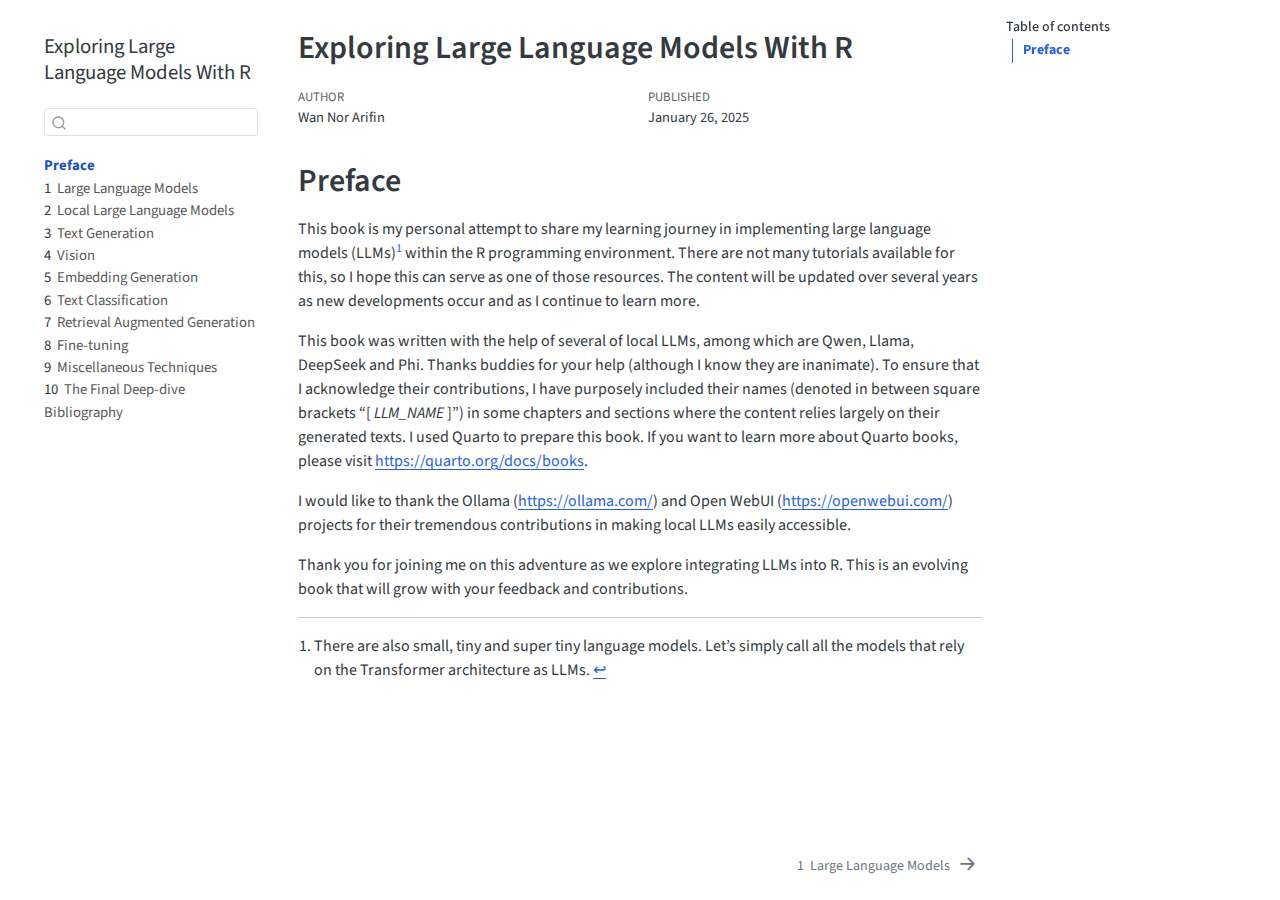
==== index.html @ b1ffe486 "New book draft for all" ====
<!DOCTYPE html>
<html xmlns="http://www.w3.org/1999/xhtml" lang="en" xml:lang="en"><head>
<meta http-equiv="Content-Type" content="text/html; charset=UTF-8">
<meta charset="utf-8">
<meta name="generator" content="quarto-1.5.57">
<meta name="viewport" content="width=device-width, initial-scale=1.0, user-scalable=yes">
<meta name="author" content="Wan Nor Arifin">
<meta name="dcterms.date" content="2025-01-26">
<title>Exploring Large Language Models With R</title>
<style>
code{white-space: pre-wrap;}
span.smallcaps{font-variant: small-caps;}
div.columns{display: flex; gap: min(4vw, 1.5em);}
div.column{flex: auto; overflow-x: auto;}
div.hanging-indent{margin-left: 1.5em; text-indent: -1.5em;}
ul.task-list{list-style: none;}
ul.task-list li input[type="checkbox"] {
  width: 0.8em;
  margin: 0 0.8em 0.2em -1em; /* quarto-specific, see https://github.com/quarto-dev/quarto-cli/issues/4556 */ 
  vertical-align: middle;
}
</style>

<script src="site_libs/quarto-nav/quarto-nav.js"></script>
<script src="site_libs/quarto-nav/headroom.min.js"></script>
<script src="site_libs/clipboard/clipboard.min.js"></script>
<script src="site_libs/quarto-search/autocomplete.umd.js"></script>
<script src="site_libs/quarto-search/fuse.min.js"></script>
<script src="site_libs/quarto-search/quarto-search.js"></script>
<meta name="quarto:offset" content="./">
<link href="./ch1.html" rel="next">
<script src="site_libs/quarto-html/quarto.js"></script>
<script src="site_libs/quarto-html/popper.min.js"></script>
<script src="site_libs/quarto-html/tippy.umd.min.js"></script>
<script src="site_libs/quarto-html/anchor.min.js"></script>
<link href="site_libs/quarto-html/tippy.css" rel="stylesheet">
<link href="site_libs/quarto-html/quarto-syntax-highlighting.css" rel="stylesheet" id="quarto-text-highlighting-styles">
<script src="site_libs/bootstrap/bootstrap.min.js"></script>
<link href="site_libs/bootstrap/bootstrap-icons.css" rel="stylesheet">
<link href="site_libs/bootstrap/bootstrap.min.css" rel="stylesheet" id="quarto-bootstrap" data-mode="light"><script id="quarto-search-options" type="application/json">{
  "location": "sidebar",
  "copy-button": false,
  "collapse-after": 3,
  "panel-placement": "start",
  "type": "textbox",
  "limit": 50,
  "keyboard-shortcut": [
    "f",
    "/",
    "s"
  ],
  "show-item-context": false,
  "language": {
    "search-no-results-text": "No results",
    "search-matching-documents-text": "matching documents",
    "search-copy-link-title": "Copy link to search",
    "search-hide-matches-text": "Hide additional matches",
    "search-more-match-text": "more match in this document",
    "search-more-matches-text": "more matches in this document",
    "search-clear-button-title": "Clear",
    "search-text-placeholder": "",
    "search-detached-cancel-button-title": "Cancel",
    "search-submit-button-title": "Submit",
    "search-label": "Search"
  }
}</script><link href="site_libs/pagedtable-1.1/css/pagedtable.css" rel="stylesheet">
<script src="site_libs/pagedtable-1.1/js/pagedtable.js"></script>
</head>
<body class="nav-sidebar floating">

<div id="quarto-search-results"></div>
  <header id="quarto-header" class="headroom fixed-top"><nav class="quarto-secondary-nav"><div class="container-fluid d-flex">
      <button type="button" class="quarto-btn-toggle btn" data-bs-toggle="collapse" role="button" data-bs-target=".quarto-sidebar-collapse-item" aria-controls="quarto-sidebar" aria-expanded="false" aria-label="Toggle sidebar navigation" onclick="if (window.quartoToggleHeadroom) { window.quartoToggleHeadroom(); }">
        <i class="bi bi-layout-text-sidebar-reverse"></i>
      </button>
        <nav class="quarto-page-breadcrumbs" aria-label="breadcrumb"><ol class="breadcrumb"><li class="breadcrumb-item"><a href="./index.html">Preface</a></li></ol></nav>
        <a class="flex-grow-1" role="navigation" data-bs-toggle="collapse" data-bs-target=".quarto-sidebar-collapse-item" aria-controls="quarto-sidebar" aria-expanded="false" aria-label="Toggle sidebar navigation" onclick="if (window.quartoToggleHeadroom) { window.quartoToggleHeadroom(); }">      
        </a>
      <button type="button" class="btn quarto-search-button" aria-label="Search" onclick="window.quartoOpenSearch();">
        <i class="bi bi-search"></i>
      </button>
    </div>
  </nav></header><!-- content --><div id="quarto-content" class="quarto-container page-columns page-rows-contents page-layout-article">
<!-- sidebar -->
  <nav id="quarto-sidebar" class="sidebar collapse collapse-horizontal quarto-sidebar-collapse-item sidebar-navigation floating overflow-auto"><div class="pt-lg-2 mt-2 text-left sidebar-header">
    <div class="sidebar-title mb-0 py-0">
      <a href="./">Exploring Large Language Models With R</a> 
    </div>
      </div>
        <div class="mt-2 flex-shrink-0 align-items-center">
        <div class="sidebar-search">
        <div id="quarto-search" class="" title="Search"></div>
        </div>
        </div>
    <div class="sidebar-menu-container"> 
    <ul class="list-unstyled mt-1">
<li class="sidebar-item">
  <div class="sidebar-item-container"> 
  <a href="./index.html" class="sidebar-item-text sidebar-link active">
 <span class="menu-text">Preface</span></a>
  </div>
</li>
        <li class="sidebar-item">
  <div class="sidebar-item-container"> 
  <a href="./ch1.html" class="sidebar-item-text sidebar-link">
 <span class="menu-text"><span class="chapter-number">1</span>&nbsp; <span class="chapter-title">Large Language Models</span></span></a>
  </div>
</li>
        <li class="sidebar-item">
  <div class="sidebar-item-container"> 
  <a href="./ch2.html" class="sidebar-item-text sidebar-link">
 <span class="menu-text"><span class="chapter-number">2</span>&nbsp; <span class="chapter-title">Local Large Language Models</span></span></a>
  </div>
</li>
        <li class="sidebar-item">
  <div class="sidebar-item-container"> 
  <a href="./ch3.html" class="sidebar-item-text sidebar-link">
 <span class="menu-text"><span class="chapter-number">3</span>&nbsp; <span class="chapter-title">Text Generation</span></span></a>
  </div>
</li>
        <li class="sidebar-item">
  <div class="sidebar-item-container"> 
  <a href="./ch4.html" class="sidebar-item-text sidebar-link">
 <span class="menu-text"><span class="chapter-number">4</span>&nbsp; <span class="chapter-title">Vision</span></span></a>
  </div>
</li>
        <li class="sidebar-item">
  <div class="sidebar-item-container"> 
  <a href="./ch5.html" class="sidebar-item-text sidebar-link">
 <span class="menu-text"><span class="chapter-number">5</span>&nbsp; <span class="chapter-title">Embedding Generation</span></span></a>
  </div>
</li>
        <li class="sidebar-item">
  <div class="sidebar-item-container"> 
  <a href="./ch6.html" class="sidebar-item-text sidebar-link">
 <span class="menu-text"><span class="chapter-number">6</span>&nbsp; <span class="chapter-title">Text Classification</span></span></a>
  </div>
</li>
        <li class="sidebar-item">
  <div class="sidebar-item-container"> 
  <a href="./ch7.html" class="sidebar-item-text sidebar-link">
 <span class="menu-text"><span class="chapter-number">7</span>&nbsp; <span class="chapter-title">Retrieval Augmented Generation</span></span></a>
  </div>
</li>
        <li class="sidebar-item">
  <div class="sidebar-item-container"> 
  <a href="./ch8.html" class="sidebar-item-text sidebar-link">
 <span class="menu-text"><span class="chapter-number">8</span>&nbsp; <span class="chapter-title">Fine-tuning</span></span></a>
  </div>
</li>
        <li class="sidebar-item">
  <div class="sidebar-item-container"> 
  <a href="./ch9.html" class="sidebar-item-text sidebar-link">
 <span class="menu-text"><span class="chapter-number">9</span>&nbsp; <span class="chapter-title">Miscellaneous Techniques</span></span></a>
  </div>
</li>
        <li class="sidebar-item">
  <div class="sidebar-item-container"> 
  <a href="./ch10.html" class="sidebar-item-text sidebar-link">
 <span class="menu-text"><span class="chapter-number">10</span>&nbsp; <span class="chapter-title">The Final Deep-dive</span></span></a>
  </div>
</li>
        <li class="sidebar-item">
  <div class="sidebar-item-container"> 
  <a href="./references.html" class="sidebar-item-text sidebar-link">
 <span class="menu-text">Bibliography</span></a>
  </div>
</li>
    </ul>
</div>
</nav><div id="quarto-sidebar-glass" class="quarto-sidebar-collapse-item" data-bs-toggle="collapse" data-bs-target=".quarto-sidebar-collapse-item"></div>
<!-- margin-sidebar -->
    <div id="quarto-margin-sidebar" class="sidebar margin-sidebar">
        <nav id="TOC" role="doc-toc" class="toc-active"><h2 id="toc-title">Table of contents</h2>
   
  <ul>
<li><a href="#preface" id="toc-preface" class="nav-link active" data-scroll-target="#preface">Preface</a></li>
  </ul></nav>
    </div>
<!-- main -->
<main class="content" id="quarto-document-content"><header id="title-block-header" class="quarto-title-block default"><div class="quarto-title">
<h1 class="title">Exploring Large Language Models With R</h1>
</div>



<div class="quarto-title-meta">

    <div>
    <div class="quarto-title-meta-heading">Author</div>
    <div class="quarto-title-meta-contents">
             <p>Wan Nor Arifin </p>
          </div>
  </div>
    
    <div>
    <div class="quarto-title-meta-heading">Published</div>
    <div class="quarto-title-meta-contents">
      <p class="date">January 26, 2025</p>
    </div>
  </div>
  
    
  </div>
  


</header><section id="preface" class="level1 unnumbered"><h1 class="unnumbered">Preface</h1>
<p>This book is my personal attempt to share my learning journey in implementing large language models (LLMs)<a href="#fn1" class="footnote-ref" id="fnref1" role="doc-noteref"><sup>1</sup></a> within the R programming environment. There are not many tutorials available for this, so I hope this can serve as one of those resources. The content will be updated over several years as new developments occur and as I continue to learn more.</p>
<p>This book was written with the help of several of local LLMs, among which are Qwen, Llama, DeepSeek and Phi. Thanks buddies for your help (although I know they are inanimate). To ensure that I acknowledge their contributions, I have purposely included their names (denoted in between square brackets “[ <em>LLM_NAME</em> ]”) in some chapters and sections where the content relies largely on their generated texts. I used Quarto to prepare this book. If you want to learn more about Quarto books, please visit <a href="https://quarto.org/docs/books" class="uri">https://quarto.org/docs/books</a>.</p>
<p>I would like to thank the Ollama (<a href="https://ollama.com/" class="uri">https://ollama.com/</a>) and Open WebUI (<a href="https://openwebui.com/" class="uri">https://openwebui.com/</a>) projects for their tremendous contributions in making local LLMs easily accessible.</p>
<p>Thank you for joining me on this adventure as we explore integrating LLMs into R. This is an evolving book that will grow with your feedback and contributions.</p>


</section><section id="footnotes" class="footnotes footnotes-end-of-document" role="doc-endnotes"><hr>
<ol>
<li id="fn1"><p>There are also small, tiny and super tiny language models. Let’s simply call all the models that rely on the Transformer architecture as LLMs.<a href="#fnref1" class="footnote-back" role="doc-backlink">↩︎</a></p></li>
</ol></section></main><!-- /main --><script id="quarto-html-after-body" type="application/javascript">
window.document.addEventListener("DOMContentLoaded", function (event) {
  const toggleBodyColorMode = (bsSheetEl) => {
    const mode = bsSheetEl.getAttribute("data-mode");
    const bodyEl = window.document.querySelector("body");
    if (mode === "dark") {
      bodyEl.classList.add("quarto-dark");
      bodyEl.classList.remove("quarto-light");
    } else {
      bodyEl.classList.add("quarto-light");
      bodyEl.classList.remove("quarto-dark");
    }
  }
  const toggleBodyColorPrimary = () => {
    const bsSheetEl = window.document.querySelector("link#quarto-bootstrap");
    if (bsSheetEl) {
      toggleBodyColorMode(bsSheetEl);
    }
  }
  toggleBodyColorPrimary();  
  const icon = "";
  const anchorJS = new window.AnchorJS();
  anchorJS.options = {
    placement: 'right',
    icon: icon
  };
  anchorJS.add('.anchored');
  const isCodeAnnotation = (el) => {
    for (const clz of el.classList) {
      if (clz.startsWith('code-annotation-')) {                     
        return true;
      }
    }
    return false;
  }
  const onCopySuccess = function(e) {
    // button target
    const button = e.trigger;
    // don't keep focus
    button.blur();
    // flash "checked"
    button.classList.add('code-copy-button-checked');
    var currentTitle = button.getAttribute("title");
    button.setAttribute("title", "Copied!");
    let tooltip;
    if (window.bootstrap) {
      button.setAttribute("data-bs-toggle", "tooltip");
      button.setAttribute("data-bs-placement", "left");
      button.setAttribute("data-bs-title", "Copied!");
      tooltip = new bootstrap.Tooltip(button, 
        { trigger: "manual", 
          customClass: "code-copy-button-tooltip",
          offset: [0, -8]});
      tooltip.show();    
    }
    setTimeout(function() {
      if (tooltip) {
        tooltip.hide();
        button.removeAttribute("data-bs-title");
        button.removeAttribute("data-bs-toggle");
        button.removeAttribute("data-bs-placement");
      }
      button.setAttribute("title", currentTitle);
      button.classList.remove('code-copy-button-checked');
    }, 1000);
    // clear code selection
    e.clearSelection();
  }
  const getTextToCopy = function(trigger) {
      const codeEl = trigger.previousElementSibling.cloneNode(true);
      for (const childEl of codeEl.children) {
        if (isCodeAnnotation(childEl)) {
          childEl.remove();
        }
      }
      return codeEl.innerText;
  }
  const clipboard = new window.ClipboardJS('.code-copy-button:not([data-in-quarto-modal])', {
    text: getTextToCopy
  });
  clipboard.on('success', onCopySuccess);
  if (window.document.getElementById('quarto-embedded-source-code-modal')) {
    // For code content inside modals, clipBoardJS needs to be initialized with a container option
    // TODO: Check when it could be a function (https://github.com/zenorocha/clipboard.js/issues/860)
    const clipboardModal = new window.ClipboardJS('.code-copy-button[data-in-quarto-modal]', {
      text: getTextToCopy,
      container: window.document.getElementById('quarto-embedded-source-code-modal')
    });
    clipboardModal.on('success', onCopySuccess);
  }
    var localhostRegex = new RegExp(/^(?:http|https):\/\/localhost\:?[0-9]*\//);
    var mailtoRegex = new RegExp(/^mailto:/);
      var filterRegex = new RegExp("https:\/\/wnarifin\.github\.io\/explore_llm_r\/");
    var isInternal = (href) => {
        return filterRegex.test(href) || localhostRegex.test(href) || mailtoRegex.test(href);
    }
    // Inspect non-navigation links and adorn them if external
 	var links = window.document.querySelectorAll('a[href]:not(.nav-link):not(.navbar-brand):not(.toc-action):not(.sidebar-link):not(.sidebar-item-toggle):not(.pagination-link):not(.no-external):not([aria-hidden]):not(.dropdown-item):not(.quarto-navigation-tool):not(.about-link)');
    for (var i=0; i<links.length; i++) {
      const link = links[i];
      if (!isInternal(link.href)) {
        // undo the damage that might have been done by quarto-nav.js in the case of
        // links that we want to consider external
        if (link.dataset.originalHref !== undefined) {
          link.href = link.dataset.originalHref;
        }
      }
    }
  function tippyHover(el, contentFn, onTriggerFn, onUntriggerFn) {
    const config = {
      allowHTML: true,
      maxWidth: 500,
      delay: 100,
      arrow: false,
      appendTo: function(el) {
          return el.parentElement;
      },
      interactive: true,
      interactiveBorder: 10,
      theme: 'quarto',
      placement: 'bottom-start',
    };
    if (contentFn) {
      config.content = contentFn;
    }
    if (onTriggerFn) {
      config.onTrigger = onTriggerFn;
    }
    if (onUntriggerFn) {
      config.onUntrigger = onUntriggerFn;
    }
    window.tippy(el, config); 
  }
  const noterefs = window.document.querySelectorAll('a[role="doc-noteref"]');
  for (var i=0; i<noterefs.length; i++) {
    const ref = noterefs[i];
    tippyHover(ref, function() {
      // use id or data attribute instead here
      let href = ref.getAttribute('data-footnote-href') || ref.getAttribute('href');
      try { href = new URL(href).hash; } catch {}
      const id = href.replace(/^#\/?/, "");
      const note = window.document.getElementById(id);
      if (note) {
        return note.innerHTML;
      } else {
        return "";
      }
    });
  }
  const xrefs = window.document.querySelectorAll('a.quarto-xref');
  const processXRef = (id, note) => {
    // Strip column container classes
    const stripColumnClz = (el) => {
      el.classList.remove("page-full", "page-columns");
      if (el.children) {
        for (const child of el.children) {
          stripColumnClz(child);
        }
      }
    }
    stripColumnClz(note)
    if (id === null || id.startsWith('sec-')) {
      // Special case sections, only their first couple elements
      const container = document.createElement("div");
      if (note.children && note.children.length > 2) {
        container.appendChild(note.children[0].cloneNode(true));
        for (let i = 1; i < note.children.length; i++) {
          const child = note.children[i];
          if (child.tagName === "P" && child.innerText === "") {
            continue;
          } else {
            container.appendChild(child.cloneNode(true));
            break;
          }
        }
        if (window.Quarto?.typesetMath) {
          window.Quarto.typesetMath(container);
        }
        return container.innerHTML
      } else {
        if (window.Quarto?.typesetMath) {
          window.Quarto.typesetMath(note);
        }
        return note.innerHTML;
      }
    } else {
      // Remove any anchor links if they are present
      const anchorLink = note.querySelector('a.anchorjs-link');
      if (anchorLink) {
        anchorLink.remove();
      }
      if (window.Quarto?.typesetMath) {
        window.Quarto.typesetMath(note);
      }
      // TODO in 1.5, we should make sure this works without a callout special case
      if (note.classList.contains("callout")) {
        return note.outerHTML;
      } else {
        return note.innerHTML;
      }
    }
  }
  for (var i=0; i<xrefs.length; i++) {
    const xref = xrefs[i];
    tippyHover(xref, undefined, function(instance) {
      instance.disable();
      let url = xref.getAttribute('href');
      let hash = undefined; 
      if (url.startsWith('#')) {
        hash = url;
      } else {
        try { hash = new URL(url).hash; } catch {}
      }
      if (hash) {
        const id = hash.replace(/^#\/?/, "");
        const note = window.document.getElementById(id);
        if (note !== null) {
          try {
            const html = processXRef(id, note.cloneNode(true));
            instance.setContent(html);
          } finally {
            instance.enable();
            instance.show();
          }
        } else {
          // See if we can fetch this
          fetch(url.split('#')[0])
          .then(res => res.text())
          .then(html => {
            const parser = new DOMParser();
            const htmlDoc = parser.parseFromString(html, "text/html");
            const note = htmlDoc.getElementById(id);
            if (note !== null) {
              const html = processXRef(id, note);
              instance.setContent(html);
            } 
          }).finally(() => {
            instance.enable();
            instance.show();
          });
        }
      } else {
        // See if we can fetch a full url (with no hash to target)
        // This is a special case and we should probably do some content thinning / targeting
        fetch(url)
        .then(res => res.text())
        .then(html => {
          const parser = new DOMParser();
          const htmlDoc = parser.parseFromString(html, "text/html");
          const note = htmlDoc.querySelector('main.content');
          if (note !== null) {
            // This should only happen for chapter cross references
            // (since there is no id in the URL)
            // remove the first header
            if (note.children.length > 0 && note.children[0].tagName === "HEADER") {
              note.children[0].remove();
            }
            const html = processXRef(null, note);
            instance.setContent(html);
          } 
        }).finally(() => {
          instance.enable();
          instance.show();
        });
      }
    }, function(instance) {
    });
  }
      let selectedAnnoteEl;
      const selectorForAnnotation = ( cell, annotation) => {
        let cellAttr = 'data-code-cell="' + cell + '"';
        let lineAttr = 'data-code-annotation="' +  annotation + '"';
        const selector = 'span[' + cellAttr + '][' + lineAttr + ']';
        return selector;
      }
      const selectCodeLines = (annoteEl) => {
        const doc = window.document;
        const targetCell = annoteEl.getAttribute("data-target-cell");
        const targetAnnotation = annoteEl.getAttribute("data-target-annotation");
        const annoteSpan = window.document.querySelector(selectorForAnnotation(targetCell, targetAnnotation));
        const lines = annoteSpan.getAttribute("data-code-lines").split(",");
        const lineIds = lines.map((line) => {
          return targetCell + "-" + line;
        })
        let top = null;
        let height = null;
        let parent = null;
        if (lineIds.length > 0) {
            //compute the position of the single el (top and bottom and make a div)
            const el = window.document.getElementById(lineIds[0]);
            top = el.offsetTop;
            height = el.offsetHeight;
            parent = el.parentElement.parentElement;
          if (lineIds.length > 1) {
            const lastEl = window.document.getElementById(lineIds[lineIds.length - 1]);
            const bottom = lastEl.offsetTop + lastEl.offsetHeight;
            height = bottom - top;
          }
          if (top !== null && height !== null && parent !== null) {
            // cook up a div (if necessary) and position it 
            let div = window.document.getElementById("code-annotation-line-highlight");
            if (div === null) {
              div = window.document.createElement("div");
              div.setAttribute("id", "code-annotation-line-highlight");
              div.style.position = 'absolute';
              parent.appendChild(div);
            }
            div.style.top = top - 2 + "px";
            div.style.height = height + 4 + "px";
            div.style.left = 0;
            let gutterDiv = window.document.getElementById("code-annotation-line-highlight-gutter");
            if (gutterDiv === null) {
              gutterDiv = window.document.createElement("div");
              gutterDiv.setAttribute("id", "code-annotation-line-highlight-gutter");
              gutterDiv.style.position = 'absolute';
              const codeCell = window.document.getElementById(targetCell);
              const gutter = codeCell.querySelector('.code-annotation-gutter');
              gutter.appendChild(gutterDiv);
            }
            gutterDiv.style.top = top - 2 + "px";
            gutterDiv.style.height = height + 4 + "px";
          }
          selectedAnnoteEl = annoteEl;
        }
      };
      const unselectCodeLines = () => {
        const elementsIds = ["code-annotation-line-highlight", "code-annotation-line-highlight-gutter"];
        elementsIds.forEach((elId) => {
          const div = window.document.getElementById(elId);
          if (div) {
            div.remove();
          }
        });
        selectedAnnoteEl = undefined;
      };
        // Handle positioning of the toggle
    window.addEventListener(
      "resize",
      throttle(() => {
        elRect = undefined;
        if (selectedAnnoteEl) {
          selectCodeLines(selectedAnnoteEl);
        }
      }, 10)
    );
    function throttle(fn, ms) {
    let throttle = false;
    let timer;
      return (...args) => {
        if(!throttle) { // first call gets through
            fn.apply(this, args);
            throttle = true;
        } else { // all the others get throttled
            if(timer) clearTimeout(timer); // cancel #2
            timer = setTimeout(() => {
              fn.apply(this, args);
              timer = throttle = false;
            }, ms);
        }
      };
    }
      // Attach click handler to the DT
      const annoteDls = window.document.querySelectorAll('dt[data-target-cell]');
      for (const annoteDlNode of annoteDls) {
        annoteDlNode.addEventListener('click', (event) => {
          const clickedEl = event.target;
          if (clickedEl !== selectedAnnoteEl) {
            unselectCodeLines();
            const activeEl = window.document.querySelector('dt[data-target-cell].code-annotation-active');
            if (activeEl) {
              activeEl.classList.remove('code-annotation-active');
            }
            selectCodeLines(clickedEl);
            clickedEl.classList.add('code-annotation-active');
          } else {
            // Unselect the line
            unselectCodeLines();
            clickedEl.classList.remove('code-annotation-active');
          }
        });
      }
  const findCites = (el) => {
    const parentEl = el.parentElement;
    if (parentEl) {
      const cites = parentEl.dataset.cites;
      if (cites) {
        return {
          el,
          cites: cites.split(' ')
        };
      } else {
        return findCites(el.parentElement)
      }
    } else {
      return undefined;
    }
  };
  var bibliorefs = window.document.querySelectorAll('a[role="doc-biblioref"]');
  for (var i=0; i<bibliorefs.length; i++) {
    const ref = bibliorefs[i];
    const citeInfo = findCites(ref);
    if (citeInfo) {
      tippyHover(citeInfo.el, function() {
        var popup = window.document.createElement('div');
        citeInfo.cites.forEach(function(cite) {
          var citeDiv = window.document.createElement('div');
          citeDiv.classList.add('hanging-indent');
          citeDiv.classList.add('csl-entry');
          var biblioDiv = window.document.getElementById('ref-' + cite);
          if (biblioDiv) {
            citeDiv.innerHTML = biblioDiv.innerHTML;
          }
          popup.appendChild(citeDiv);
        });
        return popup.innerHTML;
      });
    }
  }
});
</script><nav class="page-navigation"><div class="nav-page nav-page-previous">
  </div>
  <div class="nav-page nav-page-next">
      <a href="./ch1.html" class="pagination-link" aria-label="Large Language Models">
        <span class="nav-page-text"><span class="chapter-number">1</span>&nbsp; <span class="chapter-title">Large Language Models</span></span> <i class="bi bi-arrow-right-short"></i>
      </a>
  </div>
</nav>
</div> <!-- /content -->



</body></html>
---- site_libs/quarto-html/tippy.css ----
.tippy-box[data-animation=fade][data-state=hidden]{opacity:0}[data-tippy-root]{max-width:calc(100vw - 10px)}.tippy-box{position:relative;background-color:#333;color:#fff;border-radius:4px;font-size:14px;line-height:1.4;white-space:normal;outline:0;transition-property:transform,visibility,opacity}.tippy-box[data-placement^=top]>.tippy-arrow{bottom:0}.tippy-box[data-placement^=top]>.tippy-arrow:before{bottom:-7px;left:0;border-width:8px 8px 0;border-top-color:initial;transform-origin:center top}.tippy-box[data-placement^=bottom]>.tippy-arrow{top:0}.tippy-box[data-placement^=bottom]>.tippy-arrow:before{top:-7px;left:0;border-width:0 8px 8px;border-bottom-color:initial;transform-origin:center bottom}.tippy-box[data-placement^=left]>.tippy-arrow{right:0}.tippy-box[data-placement^=left]>.tippy-arrow:before{border-width:8px 0 8px 8px;border-left-color:initial;right:-7px;transform-origin:center left}.tippy-box[data-placement^=right]>.tippy-arrow{left:0}.tippy-box[data-placement^=right]>.tippy-arrow:before{left:-7px;border-width:8px 8px 8px 0;border-right-color:initial;transform-origin:center right}.tippy-box[data-inertia][data-state=visible]{transition-timing-function:cubic-bezier(.54,1.5,.38,1.11)}.tippy-arrow{width:16px;height:16px;color:#333}.tippy-arrow:before{content:"";position:absolute;border-color:transparent;border-style:solid}.tippy-content{position:relative;padding:5px 9px;z-index:1}
---- site_libs/quarto-html/quarto-syntax-highlighting.css ----
/* quarto syntax highlight colors */
:root {
  --quarto-hl-ot-color: #003B4F;
  --quarto-hl-at-color: #657422;
  --quarto-hl-ss-color: #20794D;
  --quarto-hl-an-color: #5E5E5E;
  --quarto-hl-fu-color: #4758AB;
  --quarto-hl-st-color: #20794D;
  --quarto-hl-cf-color: #003B4F;
  --quarto-hl-op-color: #5E5E5E;
  --quarto-hl-er-color: #AD0000;
  --quarto-hl-bn-color: #AD0000;
  --quarto-hl-al-color: #AD0000;
  --quarto-hl-va-color: #111111;
  --quarto-hl-bu-color: inherit;
  --quarto-hl-ex-color: inherit;
  --quarto-hl-pp-color: #AD0000;
  --quarto-hl-in-color: #5E5E5E;
  --quarto-hl-vs-color: #20794D;
  --quarto-hl-wa-color: #5E5E5E;
  --quarto-hl-do-color: #5E5E5E;
  --quarto-hl-im-color: #00769E;
  --quarto-hl-ch-color: #20794D;
  --quarto-hl-dt-color: #AD0000;
  --quarto-hl-fl-color: #AD0000;
  --quarto-hl-co-color: #5E5E5E;
  --quarto-hl-cv-color: #5E5E5E;
  --quarto-hl-cn-color: #8f5902;
  --quarto-hl-sc-color: #5E5E5E;
  --quarto-hl-dv-color: #AD0000;
  --quarto-hl-kw-color: #003B4F;
}

/* other quarto variables */
:root {
  --quarto-font-monospace: SFMono-Regular, Menlo, Monaco, Consolas, "Liberation Mono", "Courier New", monospace;
}

pre > code.sourceCode > span {
  color: #003B4F;
}

code span {
  color: #003B4F;
}

code.sourceCode > span {
  color: #003B4F;
}

div.sourceCode,
div.sourceCode pre.sourceCode {
  color: #003B4F;
}

code span.ot {
  color: #003B4F;
  font-style: inherit;
}

code span.at {
  color: #657422;
  font-style: inherit;
}

code span.ss {
  color: #20794D;
  font-style: inherit;
}

code span.an {
  color: #5E5E5E;
  font-style: inherit;
}

code span.fu {
  color: #4758AB;
  font-style: inherit;
}

code span.st {
  color: #20794D;
  font-style: inherit;
}

code span.cf {
  color: #003B4F;
  font-weight: bold;
  font-style: inherit;
}

code span.op {
  color: #5E5E5E;
  font-style: inherit;
}

code span.er {
  color: #AD0000;
  font-style: inherit;
}

code span.bn {
  color: #AD0000;
  font-style: inherit;
}

code span.al {
  color: #AD0000;
  font-style: inherit;
}

code span.va {
  color: #111111;
  font-style: inherit;
}

code span.bu {
  font-style: inherit;
}

code span.ex {
  font-style: inherit;
}

code span.pp {
  color: #AD0000;
  font-style: inherit;
}

code span.in {
  color: #5E5E5E;
  font-style: inherit;
}

code span.vs {
  color: #20794D;
  font-style: inherit;
}

code span.wa {
  color: #5E5E5E;
  font-style: italic;
}

code span.do {
  color: #5E5E5E;
  font-style: italic;
}

code span.im {
  color: #00769E;
  font-style: inherit;
}

code span.ch {
  color: #20794D;
  font-style: inherit;
}

code span.dt {
  color: #AD0000;
  font-style: inherit;
}

code span.fl {
  color: #AD0000;
  font-style: inherit;
}

code span.co {
  color: #5E5E5E;
  font-style: inherit;
}

code span.cv {
  color: #5E5E5E;
  font-style: italic;
}

code span.cn {
  color: #8f5902;
  font-style: inherit;
}

code span.sc {
  color: #5E5E5E;
  font-style: inherit;
}

code span.dv {
  color: #AD0000;
  font-style: inherit;
}

code span.kw {
  color: #003B4F;
  font-weight: bold;
  font-style: inherit;
}

.prevent-inlining {
  content: "</";
}

/*# sourceMappingURL=debc5d5d77c3f9108843748ff7464032.css.map */
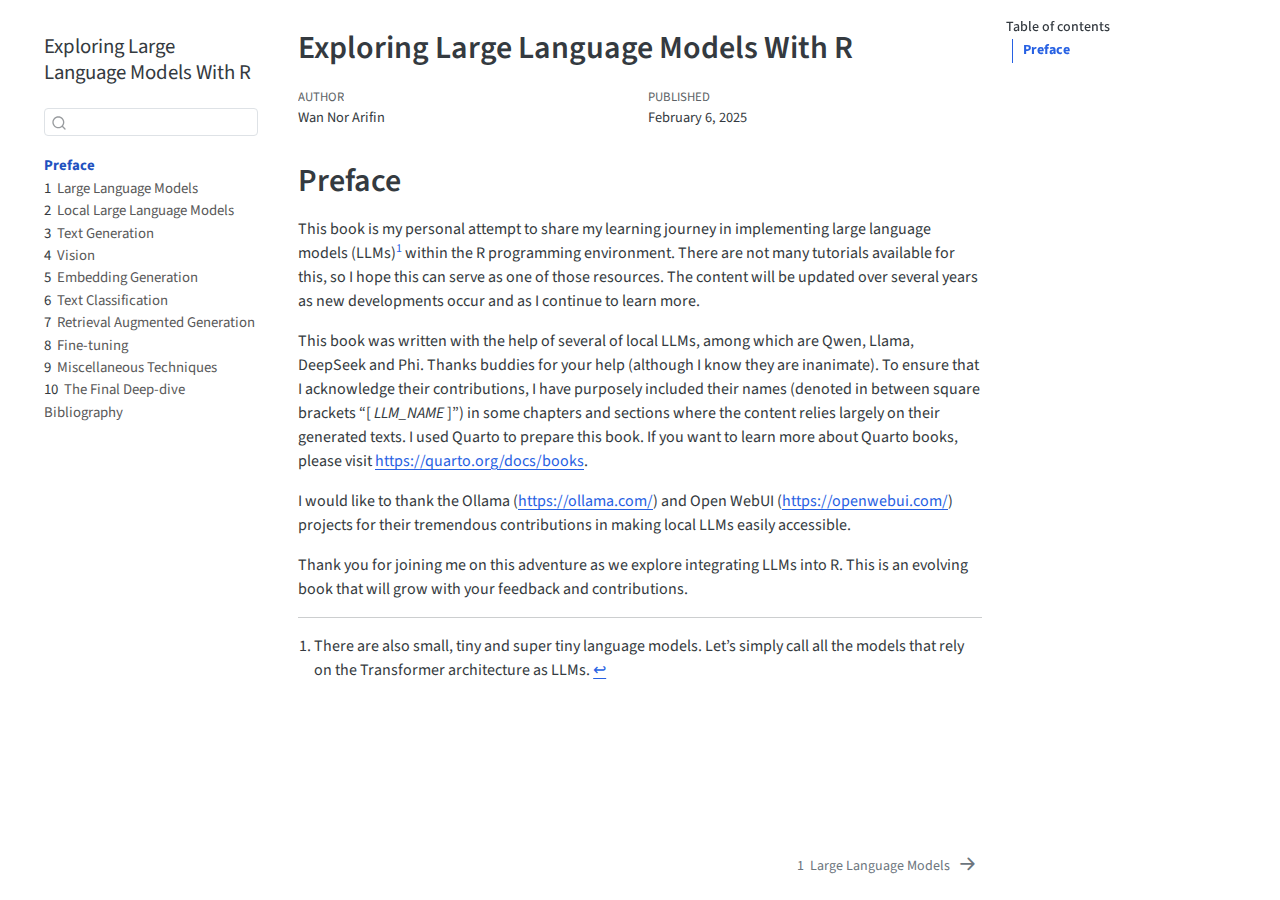
==== commit bc20ecb6: "minor update to ch2" ====
--- a/index.html
+++ b/index.html
@@ -5,7 +5,7 @@
 <meta name="generator" content="quarto-1.5.57">
 <meta name="viewport" content="width=device-width, initial-scale=1.0, user-scalable=yes">
 <meta name="author" content="Wan Nor Arifin">
-<meta name="dcterms.date" content="2025-01-26">
+<meta name="dcterms.date" content="2025-02-06">
 <title>Exploring Large Language Models With R</title>
 <style>
 code{white-space: pre-wrap;}
@@ -196,7 +196,7 @@
     <div>
     <div class="quarto-title-meta-heading">Published</div>
     <div class="quarto-title-meta-contents">
-      <p class="date">January 26, 2025</p>
+      <p class="date">February 6, 2025</p>
     </div>
   </div>
   
